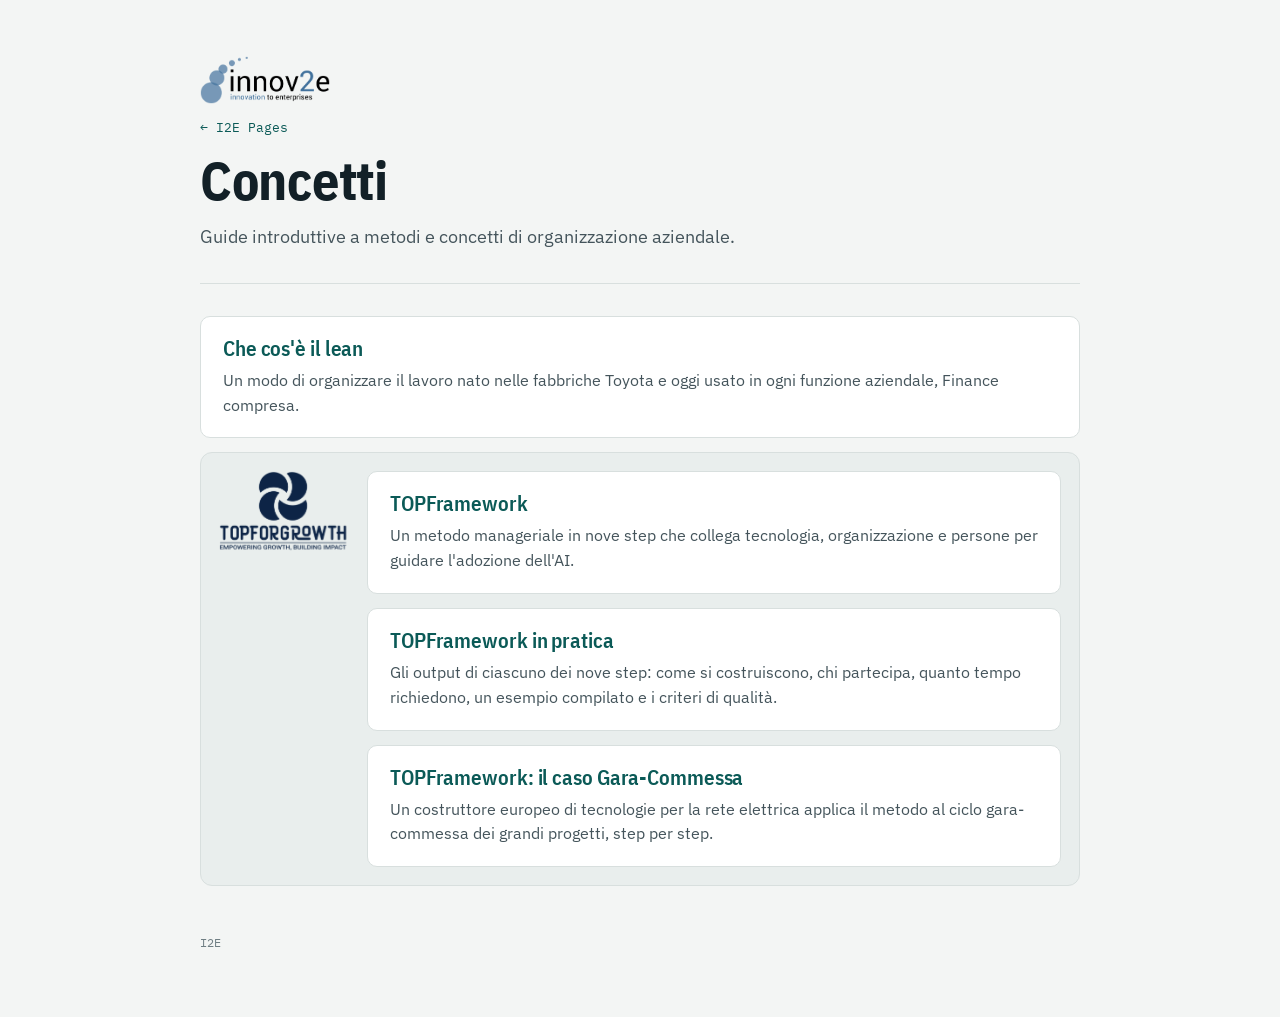
==== concepts/index.html @ ff08e37b "Replace innov2e logo with color version and dark-theme variant Co-Authored-By: Claude Opus 5.5 <nore" ====
<!doctype html>
<html lang="it">
<head>
<meta charset="utf-8">
<meta name="viewport" content="width=device-width,initial-scale=1">
<title>Concetti · I2E Pages</title>
<meta name="description" content="Guide introduttive a metodi e concetti di organizzazione aziendale.">
<link rel="preconnect" href="https://fonts.googleapis.com">
<link rel="stylesheet" href="https://fonts.googleapis.com/css2?family=IBM+Plex+Sans+Condensed:wght@600;700&family=IBM+Plex+Sans:wght@400;500&family=IBM+Plex+Mono:wght@400&display=swap">
<link rel="stylesheet" href="../assets/index.css">
</head>
<body>
<div class="wrap">
  <header>
    <a class="brand" href="https://innov2e.it" target="_blank" rel="noopener"><img class="logo-light" src="../assets/logos/innov2e.png" alt="innov2e" width="341" height="126"><img class="logo-dark" src="../assets/logos/innov2e-dark.png" alt="innov2e" width="341" height="126"></a>
    <nav class="crumb" aria-label="Percorso"><a href="../index.html">← I2E Pages</a></nav>
    <h1>Concetti</h1>
    <p class="lead">Guide introduttive a metodi e concetti di organizzazione aziendale.</p>
  </header>

  <main>
    <!-- Per aggiungere una pagina: copiala in questa cartella e aggiungi qui una voce. -->
    <ul class="list">
      <li>
        <a class="card" href="Guida_sistema_lean.html">
          <h2>Che cos'è il lean</h2>
          <p>Un modo di organizzare il lavoro nato nelle fabbriche Toyota e oggi usato in ogni funzione aziendale, Finance compresa.</p>
        </a>
      </li>
      <li class="family">
        <img class="family-logo" src="../assets/logos/topforgrowth.png" alt="TOPFORGROWTH" width="1174" height="730">
        <ul class="list">
          <li>
            <a class="card" href="TOPFramework_metodo_v2.html">
              <h2>TOPFramework</h2>
              <p>Un metodo manageriale in nove step che collega tecnologia, organizzazione e persone per guidare l'adozione dell'AI.</p>
            </a>
          </li>
          <li>
            <a class="card" href="TOPFramework_kit_output_v2.html">
              <h2>TOPFramework in pratica</h2>
              <p>Gli output di ciascuno dei nove step: come si costruiscono, chi partecipa, quanto tempo richiedono, un esempio compilato e i criteri di qualità.</p>
            </a>
          </li>
          <li>
            <a class="card" href="TOPFramework_caso_gara-commessa_v3.html">
              <h2>TOPFramework: il caso Gara-Commessa</h2>
              <p>Un costruttore europeo di tecnologie per la rete elettrica applica il metodo al ciclo gara-commessa dei grandi progetti, step per step.</p>
            </a>
          </li>
        </ul>
      </li>
    </ul>
  </main>

  <footer>I2E</footer>
</div>
</body>
</html>
---- assets/index.css ----
/* Stile condiviso delle pagine indice (root e cartelle). */
:root{
  --bg:#F3F5F4; --surface:#FFFFFF; --surface-2:#E9EEED;
  --ink:#122027; --ink-2:#44545B; --muted:#6F7E83; --line:#D8DFDE;
  --accent:#0E6E6A; --accent-ink:#0B5A57; --accent-soft:#D5EAE7;
  --display:"IBM Plex Sans Condensed","Arial Narrow",Arial,sans-serif;
  --body:"IBM Plex Sans",-apple-system,"Segoe UI",Roboto,Arial,sans-serif;
  --mono:"IBM Plex Mono",ui-monospace,Menlo,Consolas,monospace;
}
@media (prefers-color-scheme: dark){
  :root:not([data-theme="light"]){
    color-scheme:dark;
    --bg:#0E1618; --surface:#152023; --surface-2:#1C2A2D;
    --ink:#EDF3F2; --ink-2:#B3C1C3; --muted:#86999E; --line:#2A3B3F;
    --accent:#43B9AE; --accent-ink:#6FD0C6; --accent-soft:#17393A;
  }
}
:root[data-theme="dark"]{
  color-scheme:dark;
  --bg:#0E1618; --surface:#152023; --surface-2:#1C2A2D;
  --ink:#EDF3F2; --ink-2:#B3C1C3; --muted:#86999E; --line:#2A3B3F;
  --accent:#43B9AE; --accent-ink:#6FD0C6; --accent-soft:#17393A;
}
*{box-sizing:border-box}
body{margin:0;background:var(--bg);color:var(--ink);font-family:var(--body);font-size:16px;line-height:1.55;padding:0 16px 64px}
.wrap{max-width:880px;margin:0 auto}
a{color:var(--accent-ink);text-underline-offset:2px}
a:focus-visible{outline:2px solid var(--accent);outline-offset:3px;border-radius:4px}
h1,h2{font-family:var(--display);text-wrap:balance;margin:0;letter-spacing:-.005em}
h1{font-size:clamp(2.2rem,6vw,3.4rem);line-height:1.04;font-weight:700}
h2{font-size:1.3rem;line-height:1.2;font-weight:600}
p{margin:0}
.eyebrow{font-family:var(--mono);font-size:.74rem;letter-spacing:.09em;text-transform:uppercase;color:var(--muted)}
.lead{font-size:1.15rem;color:var(--ink-2);max-width:62ch}

header{padding:56px 0 32px;border-bottom:1px solid var(--line);margin-bottom:32px;display:grid;gap:14px}
.crumb{font-family:var(--mono);font-size:.8rem}
.crumb a{text-decoration:none}
.crumb a:hover{text-decoration:underline}

.list{list-style:none;margin:0;padding:0;display:grid;gap:14px}
.card{display:grid;gap:6px;padding:20px 22px;background:var(--surface);border:1px solid var(--line);border-radius:10px;text-decoration:none;color:inherit;transition:border-color .15s,background .15s}
.card:hover{border-color:var(--accent);background:var(--surface-2)}
.card h2{color:var(--accent-ink)}
.card p{color:var(--ink-2)}
.card .meta{font-family:var(--mono);font-size:.75rem;color:var(--muted)}

footer{margin-top:48px;font-family:var(--mono);font-size:.75rem;color:var(--muted)}

/* Logo I2E: versione a colori sul tema chiaro, testo chiaro sul tema scuro. */
.brand{display:inline-block;width:max-content;line-height:0}
.brand img{height:48px;width:auto}
.brand .logo-dark{display:none}
@media (prefers-color-scheme: dark){
  :root:not([data-theme="light"]) .brand .logo-light{display:none}
  :root:not([data-theme="light"]) .brand .logo-dark{display:inline}
}
:root[data-theme="dark"] .brand .logo-light{display:none}
:root[data-theme="dark"] .brand .logo-dark{display:inline}

/* Gruppo di voci con il logo del partner a fianco. */
.family{display:grid;grid-template-columns:128px 1fr;gap:20px;align-items:start;padding:18px;background:var(--surface-2);border:1px solid var(--line);border-radius:12px}
.family-logo{width:100%;height:auto;position:sticky;top:16px}
@media (prefers-color-scheme: dark){
  :root:not([data-theme="light"]) .family-logo{filter:brightness(0) invert(1);opacity:.9}
}
:root[data-theme="dark"] .family-logo{filter:brightness(0) invert(1);opacity:.9}
@media (max-width:600px){
  .family{grid-template-columns:1fr;gap:14px;padding:14px}
  .family-logo{width:104px;position:static}
}
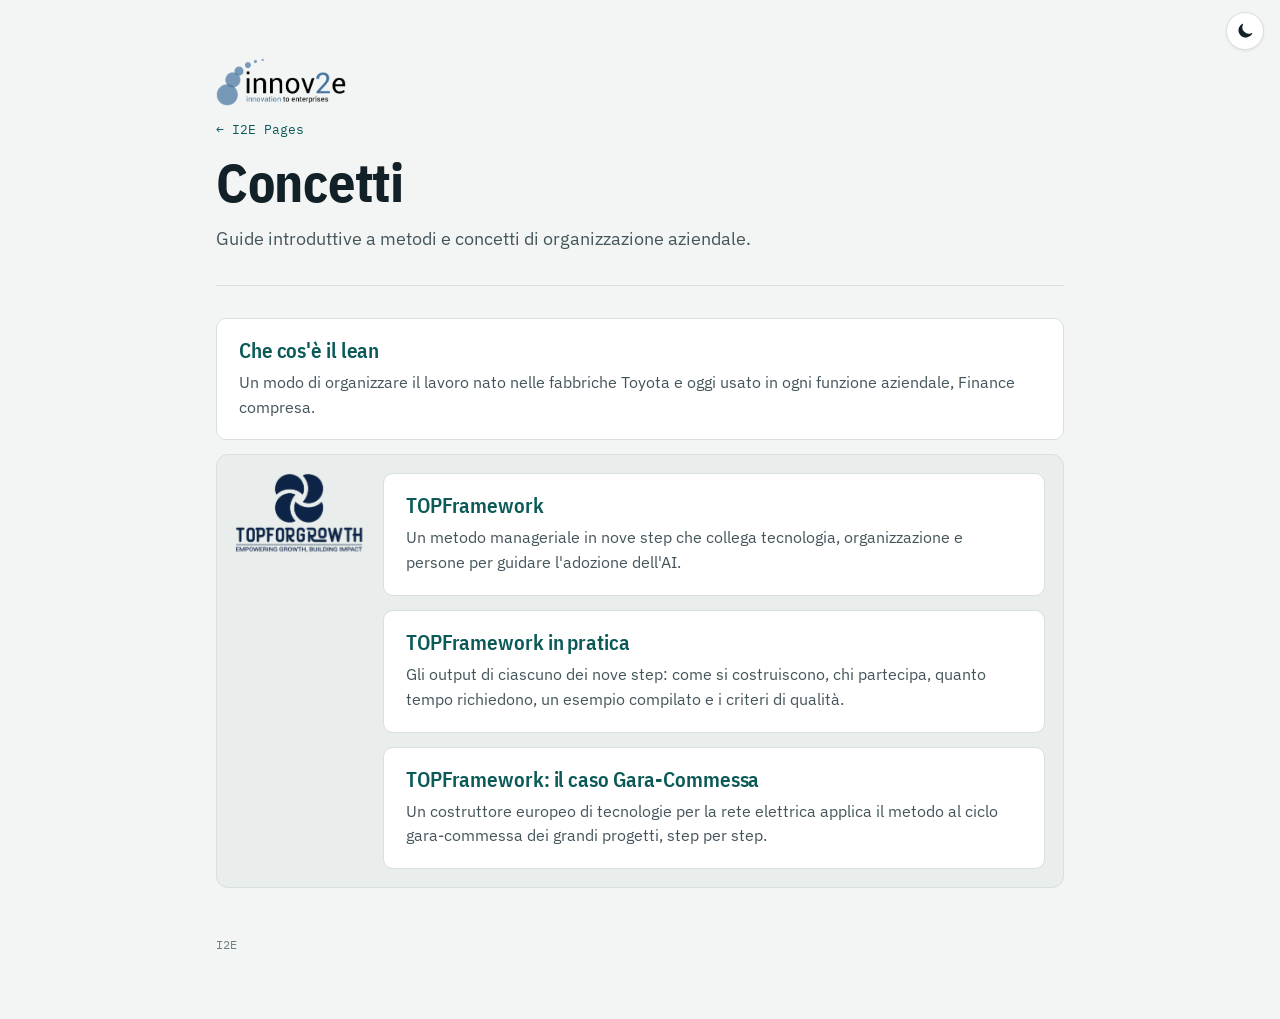
==== commit a40951de: "Add light/dark theme toggle to all pages Co-Authored-By: Claude Opus 5.5 <noreply@anthropic.com>" ====
--- a/concepts/index.html
+++ b/concepts/index.html
@@ -3,6 +3,11 @@
 <head>
 <meta charset="utf-8">
 <meta name="viewport" content="width=device-width,initial-scale=1">
+<link rel="icon" href="../favicon.ico" sizes="any">
+<link rel="icon" type="image/png" sizes="32x32" href="../assets/favicon/favicon-32.png">
+<link rel="icon" type="image/png" sizes="192x192" href="../assets/favicon/favicon-192.png">
+<link rel="apple-touch-icon" href="../assets/favicon/apple-touch-icon.png">
+<script src="../assets/theme.js"></script>
 <title>Concetti · I2E Pages</title>
 <meta name="description" content="Guide introduttive a metodi e concetti di organizzazione aziendale.">
 <link rel="preconnect" href="https://fonts.googleapis.com">
@@ -12,7 +17,7 @@
 <body>
 <div class="wrap">
   <header>
-    <a class="brand" href="https://innov2e.it" target="_blank" rel="noopener"><img class="logo-light" src="../assets/logos/innov2e.png" alt="innov2e" width="341" height="126"><img class="logo-dark" src="../assets/logos/innov2e-dark.png" alt="innov2e" width="341" height="126"></a>
+    <a class="brand" href="https://innov2e.it" target="_blank" rel="noopener"><picture><source srcset="../assets/logos/innov2e-dark.png" media="(prefers-color-scheme: dark)"><img src="../assets/logos/innov2e.png" alt="innov2e" width="341" height="126"></picture></a>
     <nav class="crumb" aria-label="Percorso"><a href="../index.html">← I2E Pages</a></nav>
     <h1>Concetti</h1>
     <p class="lead">Guide introduttive a metodi e concetti di organizzazione aziendale.</p>
--- a/assets/index.css
+++ b/assets/index.css
@@ -22,8 +22,8 @@
   --accent:#43B9AE; --accent-ink:#6FD0C6; --accent-soft:#17393A;
 }
 *{box-sizing:border-box}
-body{margin:0;background:var(--bg);color:var(--ink);font-family:var(--body);font-size:16px;line-height:1.55;padding:0 16px 64px}
-.wrap{max-width:880px;margin:0 auto}
+body{margin:0;background:var(--bg);color:var(--ink);font-family:var(--body);font-size:16px;line-height:1.55;padding:0 0 64px}
+.wrap{max-width:880px;margin:0 auto;padding:0 16px}
 a{color:var(--accent-ink);text-underline-offset:2px}
 a:focus-visible{outline:2px solid var(--accent);outline-offset:3px;border-radius:4px}
 h1,h2{font-family:var(--display);text-wrap:balance;margin:0;letter-spacing:-.005em}
@@ -33,7 +33,7 @@
 .eyebrow{font-family:var(--mono);font-size:.74rem;letter-spacing:.09em;text-transform:uppercase;color:var(--muted)}
 .lead{font-size:1.15rem;color:var(--ink-2);max-width:62ch}
 
-header{padding:56px 0 32px;border-bottom:1px solid var(--line);margin-bottom:32px;display:grid;gap:14px}
+header{padding:8px 0 32px;border-bottom:1px solid var(--line);margin-bottom:32px;display:grid;gap:14px}
 .crumb{font-family:var(--mono);font-size:.8rem}
 .crumb a{text-decoration:none}
 .crumb a:hover{text-decoration:underline}
@@ -47,16 +47,9 @@
 
 footer{margin-top:48px;font-family:var(--mono);font-size:.75rem;color:var(--muted)}
 
-/* Logo I2E: versione a colori sul tema chiaro, testo chiaro sul tema scuro. */
+/* Logo I2E: il <picture> sceglie la versione chiara o scura. */
 .brand{display:inline-block;width:max-content;line-height:0}
 .brand img{height:48px;width:auto}
-.brand .logo-dark{display:none}
-@media (prefers-color-scheme: dark){
-  :root:not([data-theme="light"]) .brand .logo-light{display:none}
-  :root:not([data-theme="light"]) .brand .logo-dark{display:inline}
-}
-:root[data-theme="dark"] .brand .logo-light{display:none}
-:root[data-theme="dark"] .brand .logo-dark{display:inline}
 
 /* Gruppo di voci con il logo del partner a fianco. */
 .family{display:grid;grid-template-columns:128px 1fr;gap:20px;align-items:start;padding:18px;background:var(--surface-2);border:1px solid var(--line);border-radius:12px}
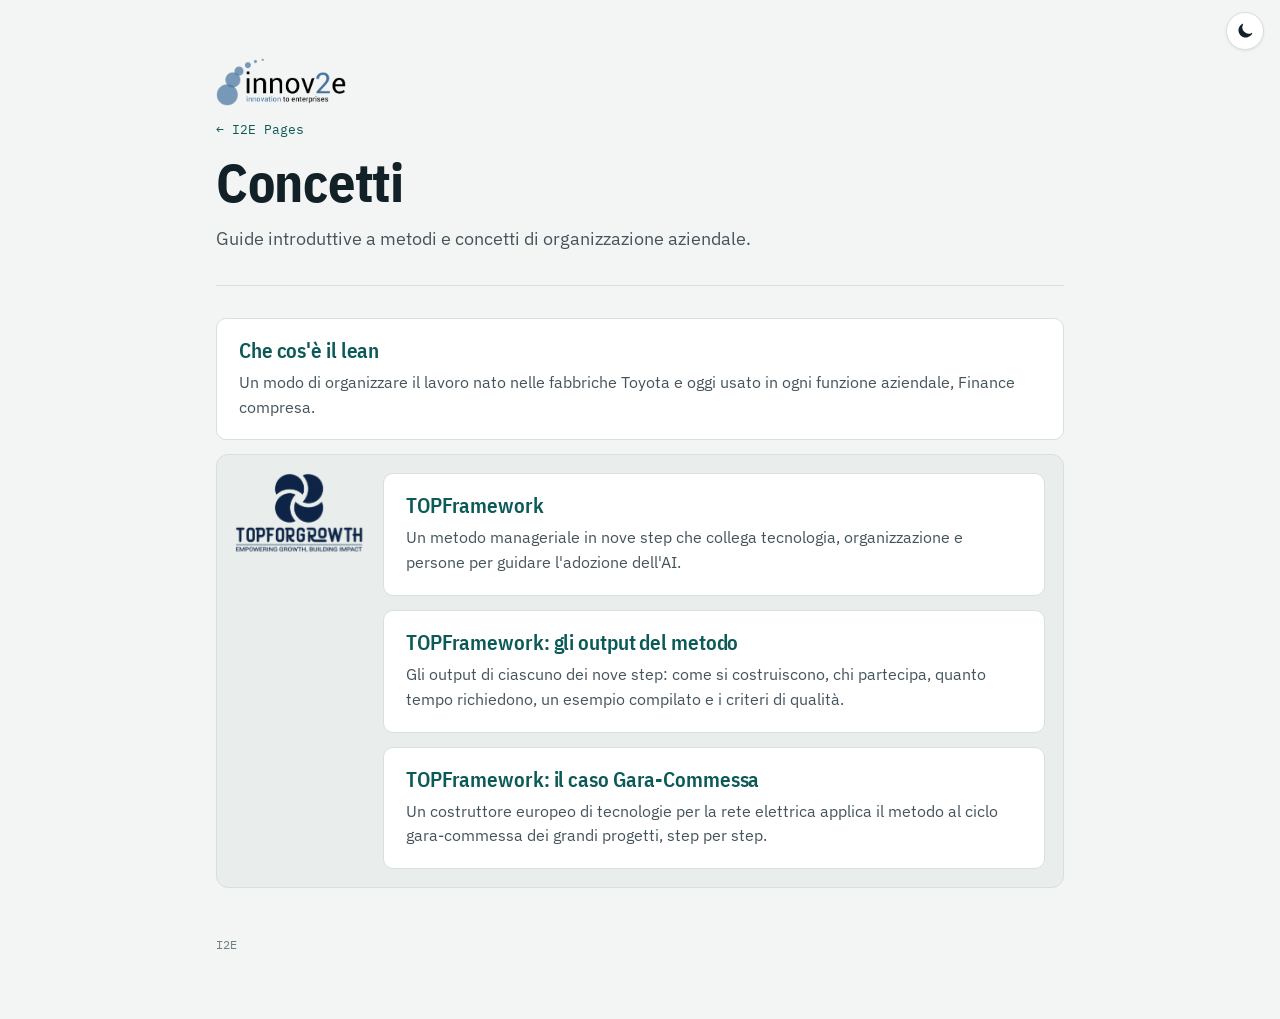
==== commit 68b54a67: "Rename TOPFramework output kit title Co-Authored-By: Claude Opus 5.5 <noreply@anthropic.com>" ====
--- a/concepts/index.html
+++ b/concepts/index.html
@@ -43,7 +43,7 @@
           </li>
           <li>
             <a class="card" href="TOPFramework_kit_output_v2.html">
-              <h2>TOPFramework in pratica</h2>
+              <h2>TOPFramework: gli output del metodo</h2>
               <p>Gli output di ciascuno dei nove step: come si costruiscono, chi partecipa, quanto tempo richiedono, un esempio compilato e i criteri di qualità.</p>
             </a>
           </li>
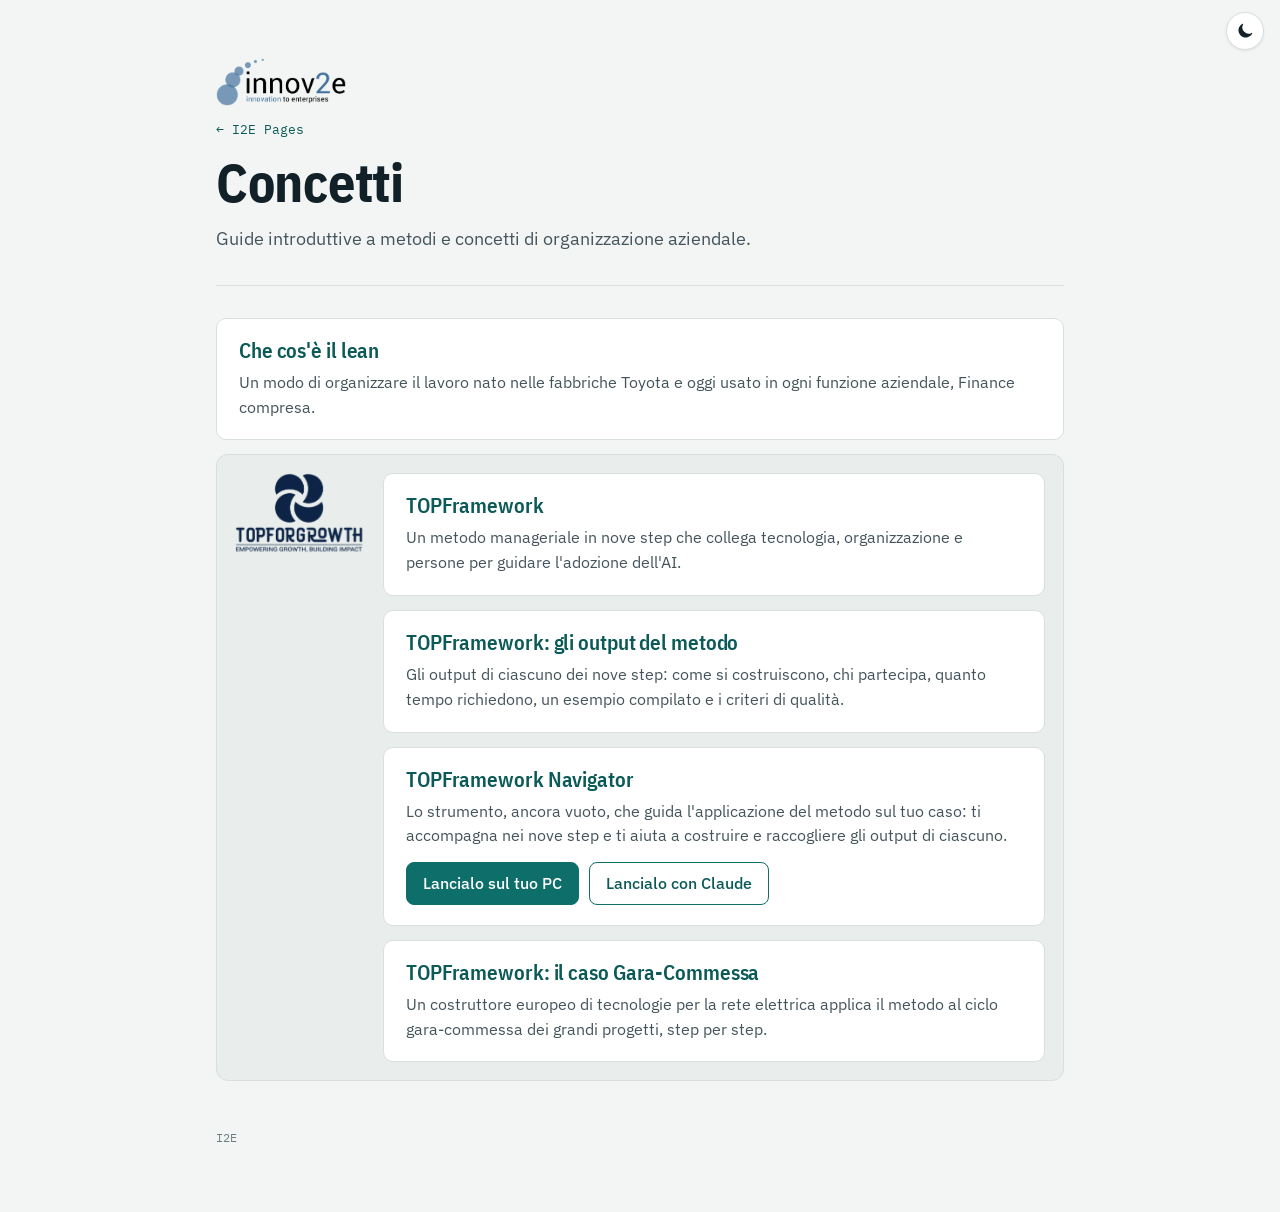
==== commit 9d2f1a4b: "Add TOPFramework Navigator to concepts index Co-Authored-By: Claude Opus 5.5 <noreply@anthropic.com>" ====
--- a/concepts/index.html
+++ b/concepts/index.html
@@ -48,6 +48,16 @@
             </a>
           </li>
           <li>
+            <div class="card">
+              <h2>TOPFramework Navigator</h2>
+              <p>Lo strumento, ancora vuoto, che guida l'applicazione del metodo sul tuo caso: ti accompagna nei nove step e ti aiuta a costruire e raccogliere gli output di ciascuno.</p>
+              <div class="actions">
+                <a class="btn" href="TOPFramework_Navigator.html">Lancialo sul tuo PC</a>
+                <a class="btn" href="https://claude.ai/artifact/6xha1aBR27BxZYbWuQ1Tih" target="_blank" rel="noopener">Lancialo con Claude</a>
+              </div>
+            </div>
+          </li>
+          <li>
             <a class="card" href="TOPFramework_caso_gara-commessa_v3.html">
               <h2>TOPFramework: il caso Gara-Commessa</h2>
               <p>Un costruttore europeo di tecnologie per la rete elettrica applica il metodo al ciclo gara-commessa dei grandi progetti, step per step.</p>
--- a/assets/index.css
+++ b/assets/index.css
@@ -45,6 +45,14 @@
 .card p{color:var(--ink-2)}
 .card .meta{font-family:var(--mono);font-size:.75rem;color:var(--muted)}
 
+/* Card senza link unico: le azioni sono pulsanti separati. */
+div.card:hover{border-color:var(--line);background:var(--surface)}
+.actions{display:flex;flex-wrap:wrap;gap:10px;margin-top:8px}
+.btn{display:inline-block;padding:8px 16px;border:1px solid var(--accent);border-radius:8px;background:var(--accent);color:var(--surface);font-weight:500;text-decoration:none;transition:background .15s,color .15s}
+.btn:hover{background:var(--accent-ink);border-color:var(--accent-ink)}
+.btn + .btn{background:transparent;color:var(--accent-ink)}
+.btn + .btn:hover{background:var(--accent-soft);color:var(--accent-ink)}
+
 footer{margin-top:48px;font-family:var(--mono);font-size:.75rem;color:var(--muted)}
 
 /* Logo I2E: il <picture> sceglie la versione chiara o scura. */
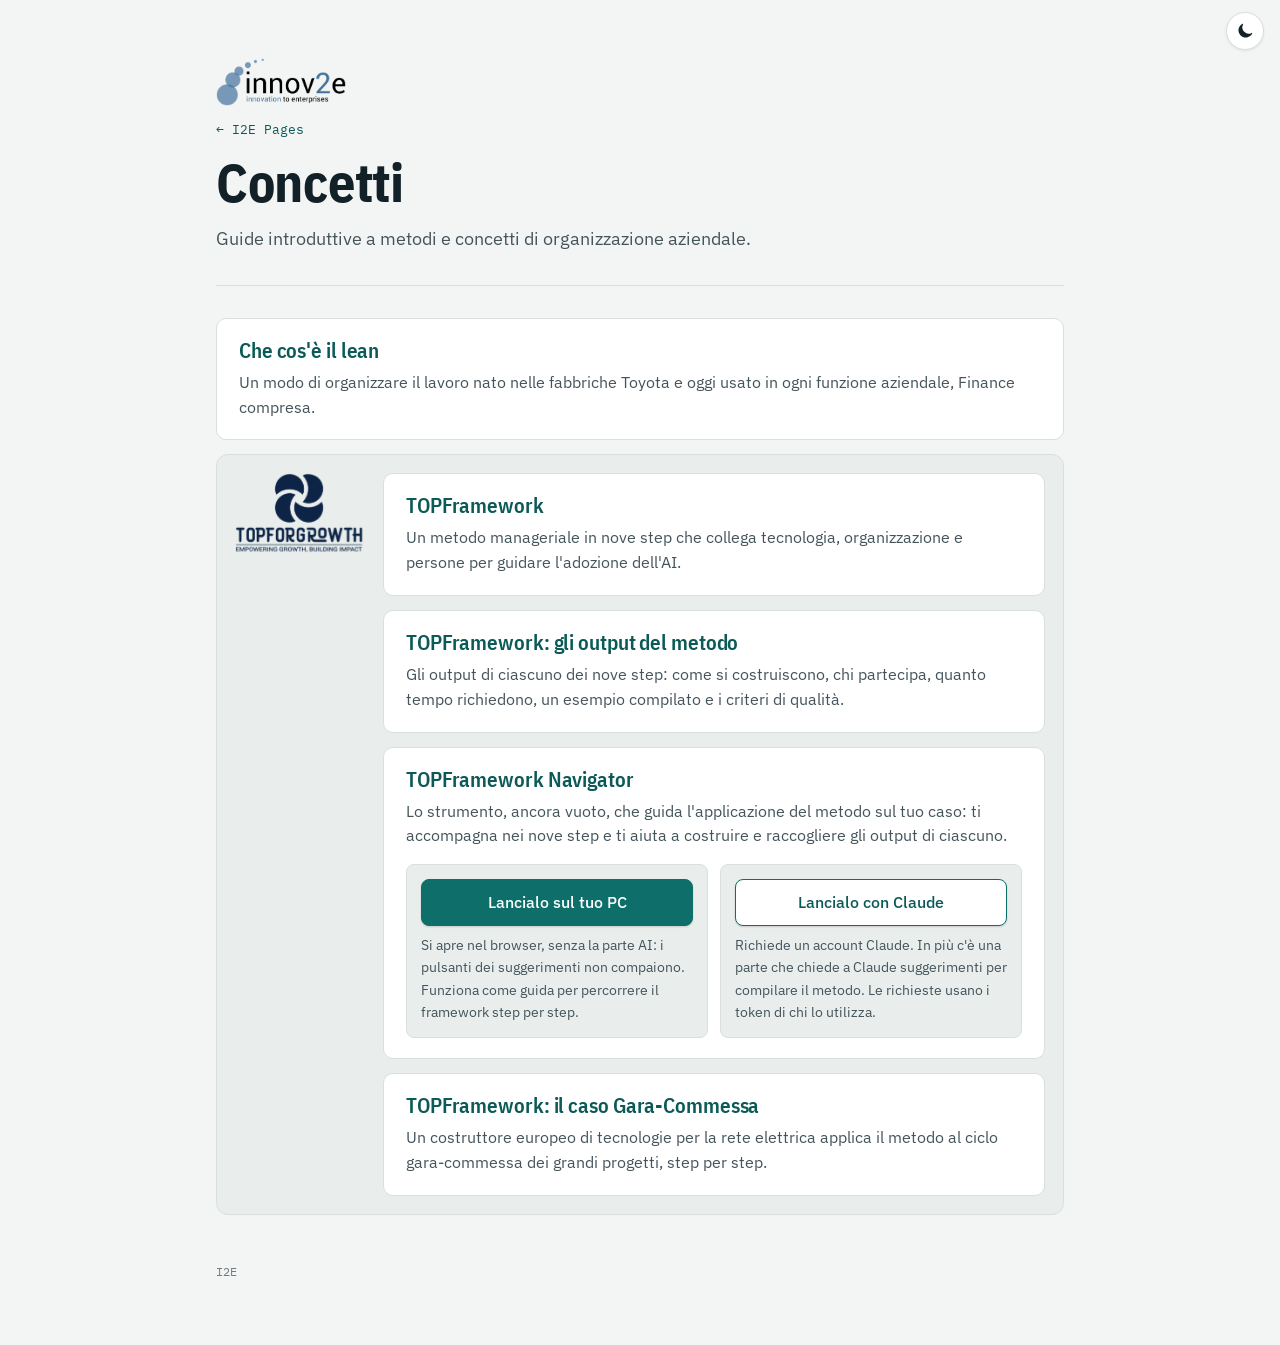
==== commit 609bbfa1: "Style Navigator launch buttons and explain each option Render the two launch links as real buttons, " ====
--- a/concepts/index.html
+++ b/concepts/index.html
@@ -12,7 +12,7 @@
 <meta name="description" content="Guide introduttive a metodi e concetti di organizzazione aziendale.">
 <link rel="preconnect" href="https://fonts.googleapis.com">
 <link rel="stylesheet" href="https://fonts.googleapis.com/css2?family=IBM+Plex+Sans+Condensed:wght@600;700&family=IBM+Plex+Sans:wght@400;500&family=IBM+Plex+Mono:wght@400&display=swap">
-<link rel="stylesheet" href="../assets/index.css">
+<link rel="stylesheet" href="../assets/index.css?v=2">
 </head>
 <body>
 <div class="wrap">
@@ -52,8 +52,14 @@
               <h2>TOPFramework Navigator</h2>
               <p>Lo strumento, ancora vuoto, che guida l'applicazione del metodo sul tuo caso: ti accompagna nei nove step e ti aiuta a costruire e raccogliere gli output di ciascuno.</p>
               <div class="actions">
-                <a class="btn" href="TOPFramework_Navigator.html">Lancialo sul tuo PC</a>
-                <a class="btn" href="https://claude.ai/artifact/6xha1aBR27BxZYbWuQ1Tih" target="_blank" rel="noopener">Lancialo con Claude</a>
+                <div class="action">
+                  <a class="btn" href="TOPFramework_Navigator.html">Lancialo sul tuo PC</a>
+                  <p class="note">Si apre nel browser, senza la parte AI: i pulsanti dei suggerimenti non compaiono. Funziona come guida per percorrere il framework step per step.</p>
+                </div>
+                <div class="action">
+                  <a class="btn btn-alt" href="https://claude.ai/artifact/6xha1aBR27BxZYbWuQ1Tih" target="_blank" rel="noopener">Lancialo con Claude</a>
+                  <p class="note">Richiede un account Claude. In più c'è una parte che chiede a Claude suggerimenti per compilare il metodo. Le richieste usano i token di chi lo utilizza.</p>
+                </div>
               </div>
             </div>
           </li>
--- a/assets/index.css
+++ b/assets/index.css
@@ -47,11 +47,17 @@
 
 /* Card senza link unico: le azioni sono pulsanti separati. */
 div.card:hover{border-color:var(--line);background:var(--surface)}
-.actions{display:flex;flex-wrap:wrap;gap:10px;margin-top:8px}
-.btn{display:inline-block;padding:8px 16px;border:1px solid var(--accent);border-radius:8px;background:var(--accent);color:var(--surface);font-weight:500;text-decoration:none;transition:background .15s,color .15s}
-.btn:hover{background:var(--accent-ink);border-color:var(--accent-ink)}
-.btn + .btn{background:transparent;color:var(--accent-ink)}
-.btn + .btn:hover{background:var(--accent-soft);color:var(--accent-ink)}
+.actions{display:grid;grid-template-columns:repeat(auto-fit,minmax(240px,1fr));gap:12px;margin-top:10px}
+.action{display:grid;gap:8px;align-content:start;padding:14px;background:var(--surface-2);border:1px solid var(--line);border-radius:8px}
+.card .note{font-size:.9rem;color:var(--ink-2)}
+.btn{display:block;padding:10px 16px;border:1px solid var(--accent);border-radius:8px;background:var(--accent);color:#fff;font-weight:500;text-align:center;text-decoration:none;cursor:pointer;box-shadow:0 1px 2px rgba(0,0,0,.15);transition:background .15s,border-color .15s,color .15s}
+.btn:hover{background:var(--accent-ink);border-color:var(--accent-ink);color:#fff}
+.btn-alt{background:var(--surface);color:var(--accent-ink)}
+.btn-alt:hover{background:var(--accent-soft);border-color:var(--accent);color:var(--accent-ink)}
+@media (prefers-color-scheme: dark){
+  :root:not([data-theme="light"]) .btn:not(.btn-alt){color:var(--bg)}
+}
+:root[data-theme="dark"] .btn:not(.btn-alt){color:var(--bg)}
 
 footer{margin-top:48px;font-family:var(--mono);font-size:.75rem;color:var(--muted)}
 
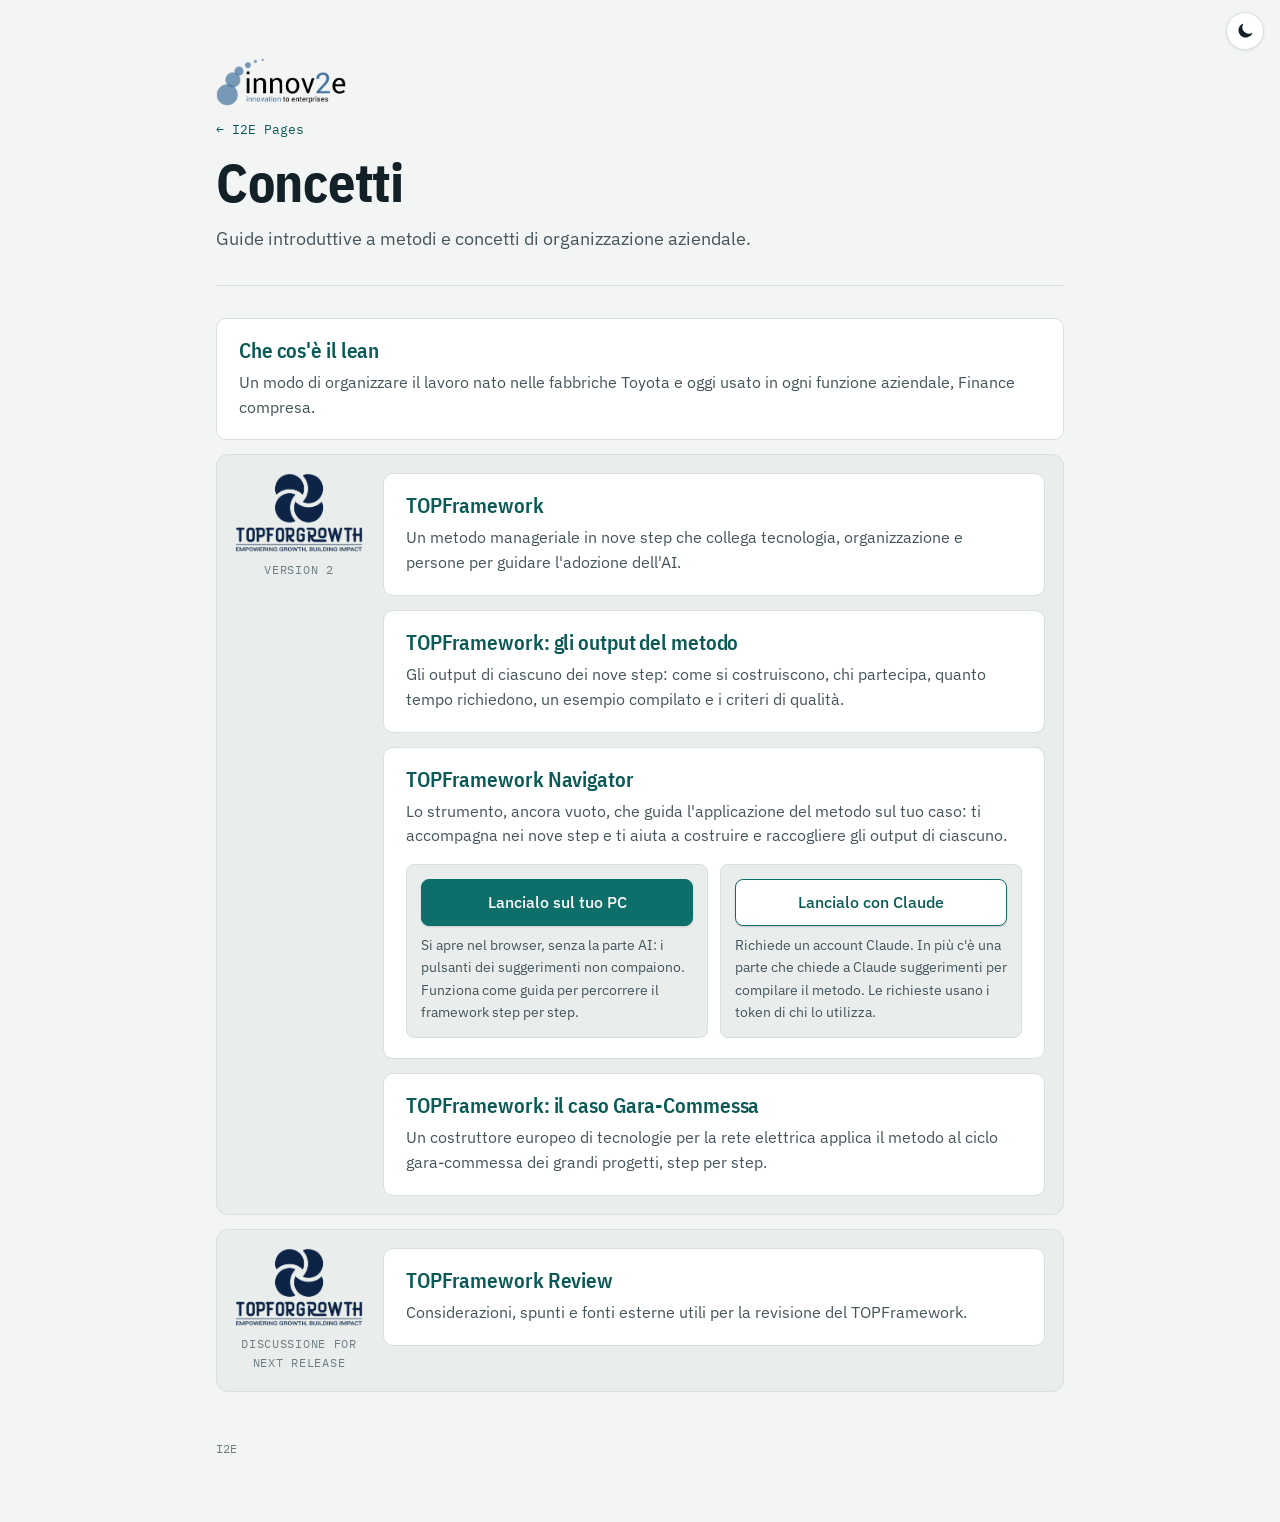
==== commit 70c7dd10: "Add TOPFramework Review section to concepts index Label the TOPFORGROWTH group as Version 2 and add " ====
--- a/concepts/index.html
+++ b/concepts/index.html
@@ -12,7 +12,7 @@
 <meta name="description" content="Guide introduttive a metodi e concetti di organizzazione aziendale.">
 <link rel="preconnect" href="https://fonts.googleapis.com">
 <link rel="stylesheet" href="https://fonts.googleapis.com/css2?family=IBM+Plex+Sans+Condensed:wght@600;700&family=IBM+Plex+Sans:wght@400;500&family=IBM+Plex+Mono:wght@400&display=swap">
-<link rel="stylesheet" href="../assets/index.css?v=2">
+<link rel="stylesheet" href="../assets/index.css?v=3">
 </head>
 <body>
 <div class="wrap">
@@ -33,7 +33,10 @@
         </a>
       </li>
       <li class="family">
-        <img class="family-logo" src="../assets/logos/topforgrowth.png" alt="TOPFORGROWTH" width="1174" height="730">
+        <div class="family-head">
+          <img class="family-logo" src="../assets/logos/topforgrowth.png" alt="TOPFORGROWTH" width="1174" height="730">
+          <p class="family-tag">Version 2</p>
+        </div>
         <ul class="list">
           <li>
             <a class="card" href="TOPFramework_metodo_v2.html">
@@ -71,6 +74,20 @@
           </li>
         </ul>
       </li>
+      <li class="family">
+        <div class="family-head">
+          <img class="family-logo" src="../assets/logos/topforgrowth.png" alt="TOPFORGROWTH" width="1174" height="730">
+          <p class="family-tag">Discussione for next release</p>
+        </div>
+        <ul class="list">
+          <li>
+            <a class="card" href="TOPFramework_2.0.2.html">
+              <h2>TOPFramework Review</h2>
+              <p>Considerazioni, spunti e fonti esterne utili per la revisione del TOPFramework.</p>
+            </a>
+          </li>
+        </ul>
+      </li>
     </ul>
   </main>
 
--- a/assets/index.css
+++ b/assets/index.css
@@ -67,12 +67,16 @@
 
 /* Gruppo di voci con il logo del partner a fianco. */
 .family{display:grid;grid-template-columns:128px 1fr;gap:20px;align-items:start;padding:18px;background:var(--surface-2);border:1px solid var(--line);border-radius:12px}
-.family-logo{width:100%;height:auto;position:sticky;top:16px}
+.family-head{display:grid;gap:8px;position:sticky;top:16px}
+.family-logo{width:100%;height:auto}
+.family-tag{font-family:var(--mono);font-size:.75rem;letter-spacing:.06em;text-transform:uppercase;color:var(--muted);text-align:center}
 @media (prefers-color-scheme: dark){
   :root:not([data-theme="light"]) .family-logo{filter:brightness(0) invert(1);opacity:.9}
 }
 :root[data-theme="dark"] .family-logo{filter:brightness(0) invert(1);opacity:.9}
 @media (max-width:600px){
   .family{grid-template-columns:1fr;gap:14px;padding:14px}
-  .family-logo{width:104px;position:static}
+  .family-head{position:static;justify-items:start}
+  .family-logo{width:104px}
+  .family-tag{text-align:left}
 }
